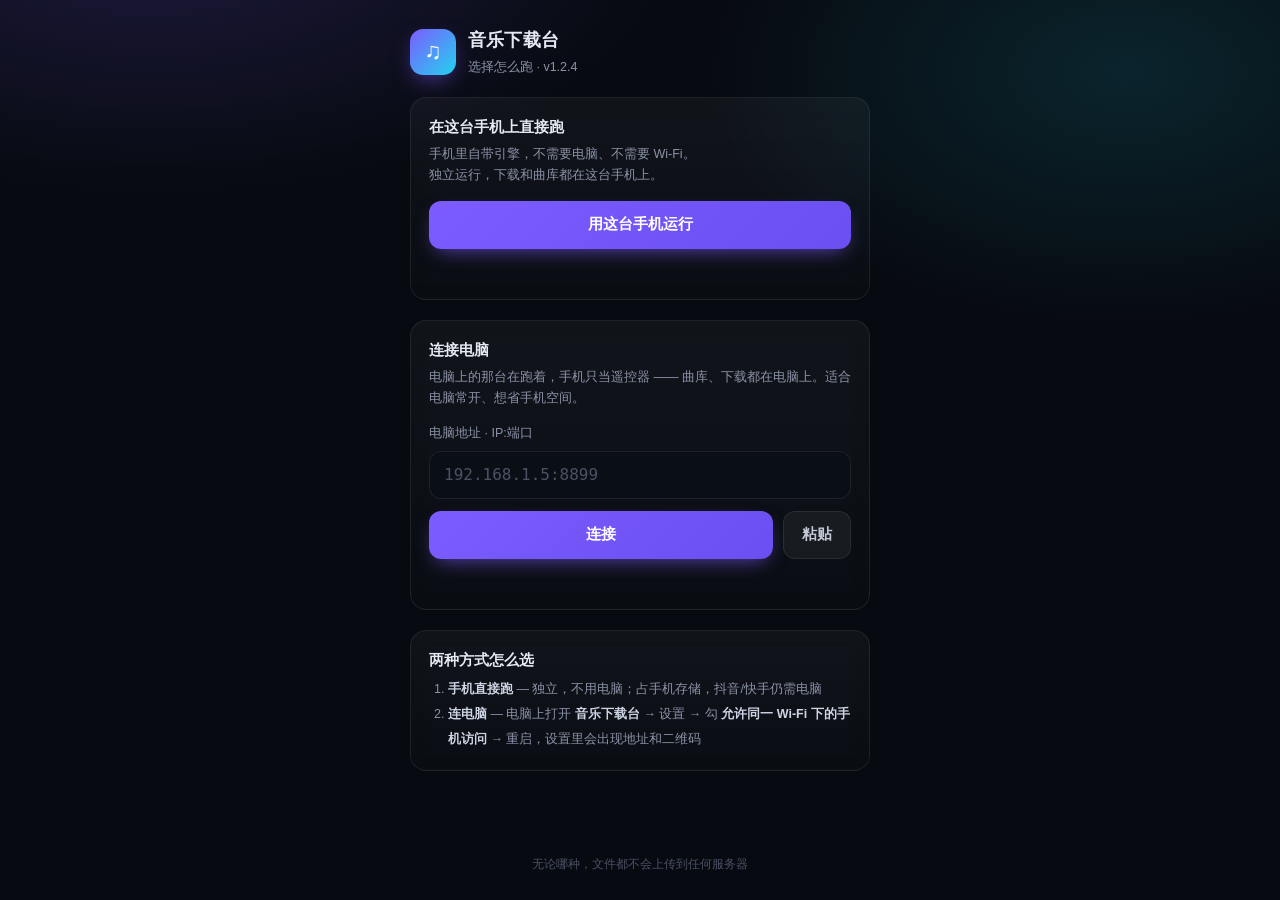
==== android/app/src/main/assets/setup.html @ 9e669f56 "修复手机端点不动：补通用 .hidden 规则，弹层遮罩不再吞点击（1.2.4）" ====
<!doctype html>
<html lang="zh-CN">
<head>
<meta charset="utf-8">
<meta name="viewport" content="width=device-width,initial-scale=1,viewport-fit=cover">
<meta name="theme-color" content="#070a10">
<title>连接电脑</title>
<style>
  :root{
    --bg:#070a10; --card:#0d1119; --line:rgba(255,255,255,.08);
    --text:#e6e9f2; --muted:#8b93a8; --accent:#7c5cff; --accent2:#22d3ee;
  }
  *{box-sizing:border-box;-webkit-tap-highlight-color:transparent}
  html,body{margin:0;height:100%}
  body{
    background:
      radial-gradient(900px 480px at 12% -10%, rgba(124,92,255,.20), transparent 60%),
      radial-gradient(700px 420px at 88% 8%, rgba(34,211,238,.13), transparent 62%),
      var(--bg);
    color:var(--text);
    font:15px/1.65 -apple-system,BlinkMacSystemFont,"PingFang SC","Microsoft YaHei",sans-serif;
    padding:calc(env(safe-area-inset-top,0px) + 26px) 20px calc(env(safe-area-inset-bottom,0px) + 26px);
    display:flex; flex-direction:column; min-height:100%;
  }
  .wrap{width:100%;max-width:460px;margin:0 auto;display:flex;flex-direction:column;gap:20px;flex:1}

  .brand{display:flex;align-items:center;gap:12px}
  .logo{
    width:46px;height:46px;border-radius:13px;flex:none;
    background:linear-gradient(135deg,#7c5cff,#22d3ee);
    display:grid;place-items:center;font-size:23px;color:#fff;
    box-shadow:0 8px 22px -6px rgba(124,92,255,.6);
  }
  .brand h1{margin:0;font-size:18px;font-weight:650;letter-spacing:.2px}
  .brand p{margin:1px 0 0;font-size:12.5px;color:var(--muted)}

  .card{
    background:linear-gradient(180deg,rgba(255,255,255,.045),rgba(255,255,255,.015));
    border:1px solid var(--line); border-radius:16px; padding:18px;
    backdrop-filter:blur(10px);
  }
  .card h2{margin:0 0 4px;font-size:14.5px;font-weight:600}
  .card .sub{margin:0 0 14px;font-size:12.5px;color:var(--muted);line-height:1.7}

  label{display:block;font-size:12.5px;color:var(--muted);margin:0 0 7px}
  input{
    width:100%; height:48px; padding:0 14px; font-size:16px; color:var(--text);
    background:#0a0e15; border:1px solid var(--line); border-radius:12px; outline:none;
    font-family:ui-monospace,SFMono-Regular,Menlo,Consolas,monospace;
  }
  input:focus{border-color:rgba(124,92,255,.65);box-shadow:0 0 0 3px rgba(124,92,255,.14)}
  input::placeholder{color:#4a5265}

  .row{display:flex;gap:10px;margin-top:12px}
  button{
    flex:1; height:48px; border:0; border-radius:12px; font-size:15px; font-weight:600;
    color:#fff; background:linear-gradient(135deg,var(--accent),#6b4ff0);
    box-shadow:0 8px 20px -8px rgba(124,92,255,.75);
  }
  button:active{transform:translateY(1px)}
  button.ghost{
    flex:none; padding:0 18px; color:#c3c9d8; background:rgba(255,255,255,.05);
    border:1px solid var(--line); box-shadow:none;
  }

  .status{margin-top:12px;font-size:13px;min-height:20px;color:var(--muted)}
  .status.ok{color:#34d399}
  .status.bad{color:#f87171}

  ol{margin:0;padding-left:19px;color:var(--muted);font-size:12.5px;line-height:2}
  ol b{color:#cdd4e4;font-weight:600}
  code{
    background:#12161f;border:1px solid var(--line);border-radius:6px;
    padding:1px 6px;color:#a78bfa;font-size:12px;
    font-family:ui-monospace,Menlo,Consolas,monospace;
  }
  .foot{margin-top:auto;text-align:center;font-size:11.5px;color:#4a5265;padding-top:14px}
</style>
</head>
<body>
<div class="wrap">

  <div class="brand">
    <div class="logo">♫</div>
    <div>
      <h1>音乐下载台</h1>
      <p>选择怎么跑 · <span id="ver">v1.2.4</span></p>
    </div>
  </div>

  <div class="card">
    <h2>在这台手机上直接跑</h2>
    <p class="sub">手机里自带引擎，不需要电脑、不需要 Wi-Fi。<br>独立运行，下载和曲库都在这台手机上。</p>
    <button id="btnLocal" style="width:100%">用这台手机运行</button>
    <div class="status" id="localStatus"></div>
  </div>

  <div class="card">
    <h2>连接电脑</h2>
    <p class="sub">电脑上的那台在跑着，手机只当遥控器 —— 曲库、下载都在电脑上。适合电脑常开、想省手机空间。</p>
    <label for="addr">电脑地址 · IP:端口</label>
    <input id="addr" inputmode="url" autocomplete="off" autocapitalize="off" spellcheck="false"
           placeholder="192.168.1.5:8899">
    <div class="row">
      <button id="btnGo">连接</button>
      <button class="ghost" id="btnPaste">粘贴</button>
    </div>
    <div class="status" id="status"></div>
  </div>

  <div class="card">
    <h2>两种方式怎么选</h2>
    <ol>
      <li><b>手机直接跑</b> — 独立，不用电脑；占手机存储，抖音/快手仍需电脑</li>
      <li><b>连电脑</b> — 电脑上打开 <b>音乐下载台</b> → 设置 → 勾 <b>允许同一 Wi-Fi 下的手机访问</b> → 重启，设置里会出现地址和二维码</li>
    </ol>
  </div>

  <div class="foot">无论哪种，文件都不会上传到任何服务器</div>
</div>

<script>
(function () {
  var addr = document.getElementById('addr');
  var statusEl = document.getElementById('status');
  var btnGo = document.getElementById('btnGo');
  var btnPaste = document.getElementById('btnPaste');
  var btnLocal = document.getElementById('btnLocal');
  var localStatus = document.getElementById('localStatus');
  var ipPrefix = '';

  function setStatus(msg, kind) {
    statusEl.textContent = msg || '';
    statusEl.className = 'status' + (kind ? ' ' + kind : '');
  }

  function setLocal(msg, kind, done) {
    localStatus.textContent = msg || '';
    localStatus.className = 'status' + (kind ? ' ' + kind : '');
    btnLocal.disabled = !!done;
  }

  /* ---------- 在这台手机上跑 ---------- */

  btnLocal.addEventListener('click', function () {
    if (!window.MDNative || !window.MDNative.useLocal) {
      setLocal('浏览器预览模式：装到手机上才有本机引擎', 'bad');
      return;
    }
    setLocal('正在启动引擎…（第一次要几秒）');
    btnLocal.disabled = true;
    // useLocal 要加载整个 CPython，同步调用会卡 UI，挪到下一帧再干
    setTimeout(function () {
      var url = '';
      try {
        url = window.MDNative.useLocal() || '';
      } catch (e) {
        setLocal('启动失败：' + (e && e.message ? e.message : e), 'bad');
        btnLocal.disabled = false;
        return;
      }
      if (!url) {
        setLocal('引擎没能起来，换「连接电脑」试试', 'bad');
        btnLocal.disabled = false;
        return;
      }
      setLocal('引擎已启动，正在打开…', 'ok', true);
      setTimeout(function () { window.MDNative.openApp(); }, 380);
    }, 60);
  });

  /** 用户可能填 192.168.1.5 / http://... / 带路径，统一成 http://host:port */
  function normalize(raw) {
    var s = String(raw || '').trim();
    if (!s) return '';
    s = s.replace(/^https?:\/\//i, '').replace(/\/.*$/, '').replace(/\s+/g, '');
    if (!/:\d+$/.test(s)) s += ':8899';
    return 'http://' + s;
  }

  function probe(base) {
    return fetch(base + '/api/ping', { cache: 'no-store', mode: 'cors' })
      .then(function (r) { return r.ok ? r.json() : Promise.reject(new Error('HTTP ' + r.status)); });
  }

  function connect() {
    var base = normalize(addr.value);
    if (!base) { setStatus('先填地址', 'bad'); addr.focus(); return; }
    addr.value = base.replace(/^http:\/\//, '');
    setStatus('正在连接…');
    btnGo.disabled = true;

    probe(base).then(function (j) {
      if (!j || !j.ok) throw new Error('返回不正常');
      setStatus('连上了 · v' + (j.version || '?') + '，正在打开…', 'ok');
      if (window.MDNative) {
        window.MDNative.useRemote(base);
        setTimeout(function () { window.MDNative.openApp(); }, 420);
      } else {
        setStatus('连上了（浏览器预览模式，保存不了地址）', 'ok');
      }
    }).catch(function (e) {
      setStatus('连不上：' + (e && e.message ? e.message : '检查地址和 Wi-Fi'), 'bad');
      btnGo.disabled = false;
    });
  }

  btnGo.addEventListener('click', connect);
  addr.addEventListener('keydown', function (e) { if (e.key === 'Enter') connect(); });

  btnPaste.addEventListener('click', function () {
    var text = '';
    try {
      if (window.MDNative && window.MDNative.readClipboard) text = window.MDNative.readClipboard();
    } catch (e) { /* ignore */ }
    if (text) {
      // 从「http://192.168.1.5:8899/m」这种整段里也能挑出地址
      var m = String(text).match(/(\d{1,3}(?:\.\d{1,3}){3})(?::(\d{2,5}))?/);
      addr.value = m ? (m[1] + (m[2] ? ':' + m[2] : '')) : text.trim();
      setStatus('已粘贴', 'ok');
      connect();
      return;
    }
    if (navigator.clipboard && navigator.clipboard.readText) {
      navigator.clipboard.readText().then(function (t) {
        addr.value = String(t || '').trim();
        setStatus(t ? '已粘贴' : '剪贴板是空的', t ? 'ok' : 'bad');
      }).catch(function () { setStatus('长按输入框手动粘贴', 'bad'); });
    } else {
      setStatus('长按输入框手动粘贴', 'bad');
    }
  });

  // Java 侧在页面加载完后注入：上次的模式 / 电脑地址 / 本机网段
  window.MDInit = function (saved, prefix, mode) {
    ipPrefix = prefix || '';
    if (mode === 'local') {
      setLocal('上次就是用本机引擎跑的，点上面按钮启动它');
    } else if (saved) {
      addr.value = String(saved).replace(/^http:\/\//, '');
      setStatus('上次连的是这个，点「连接」继续', 'ok');
    } else if (ipPrefix) {
      addr.placeholder = ipPrefix + '1:8899';
    }
    try {
      if (window.MDNative && window.MDNative.version) {
        document.getElementById('ver').textContent = 'v' + window.MDNative.version();
      }
    } catch (e) { /* ignore */ }
  };
})();
</script>
</body>
</html>
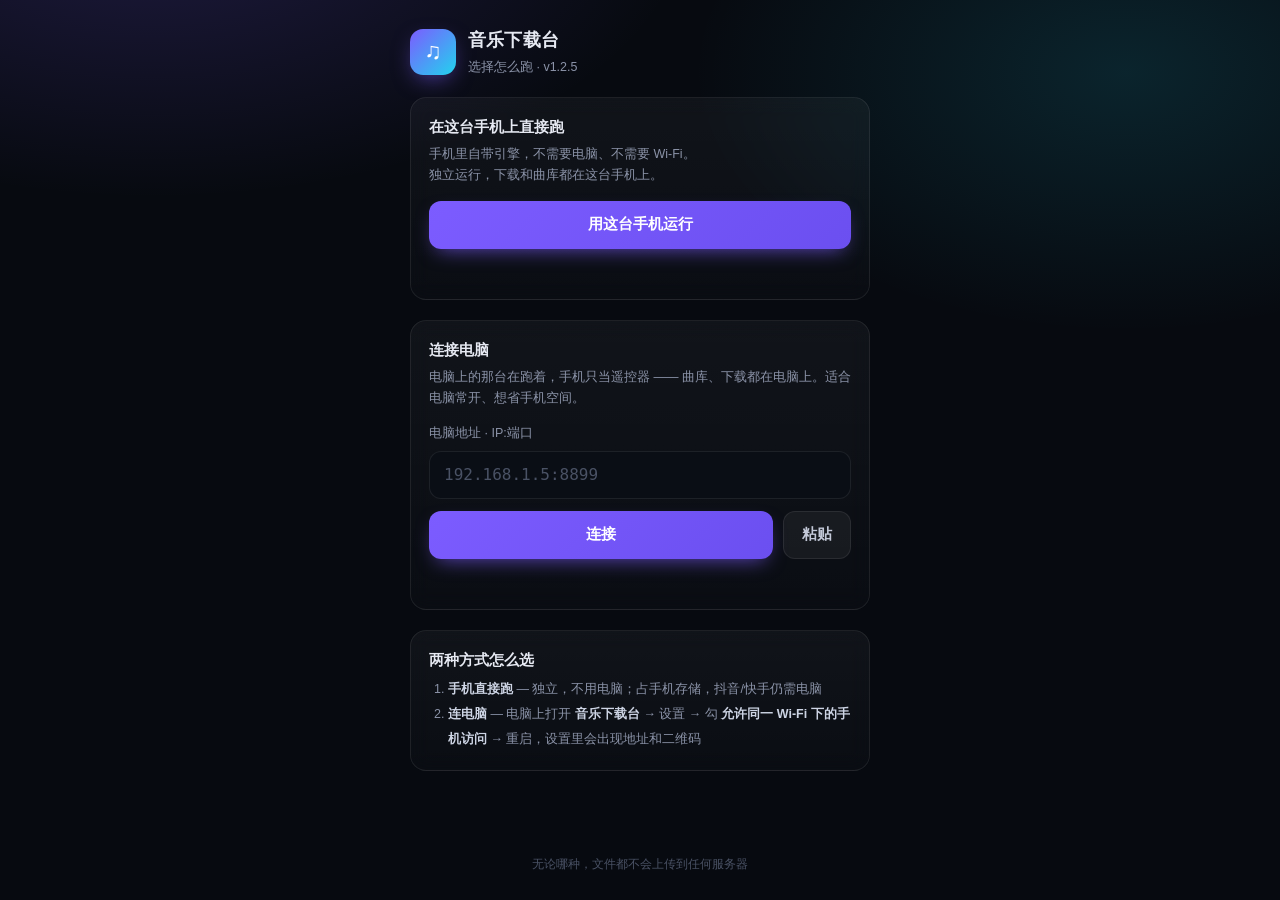
==== commit 33154e06: "手机端存到公共下载目录：申请所有文件访问权限，文件管理器能看见（1.2.5）" ====
--- a/android/app/src/main/assets/setup.html
+++ b/android/app/src/main/assets/setup.html
@@ -84,7 +84,7 @@
     <div class="logo">♫</div>
     <div>
       <h1>音乐下载台</h1>
-      <p>选择怎么跑 · <span id="ver">v1.2.4</span></p>
+      <p>选择怎么跑 · <span id="ver">v1.2.5</span></p>
     </div>
   </div>
 
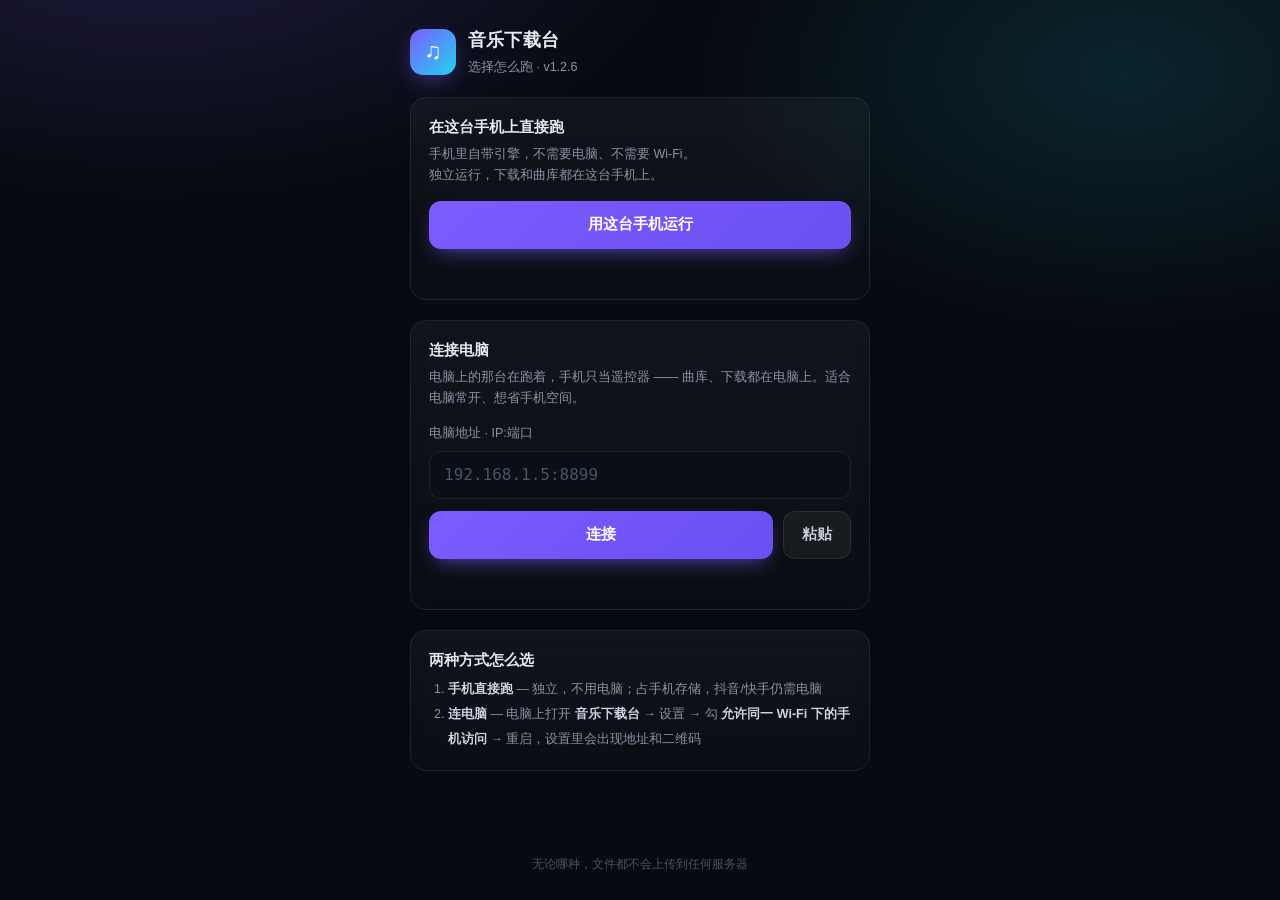
==== commit 9a0eb81b: "手机端：下载直接进系统「音频」分类 + 应用内下载安装更新（1.2.6）" ====
--- a/android/app/src/main/assets/setup.html
+++ b/android/app/src/main/assets/setup.html
@@ -84,7 +84,7 @@
     <div class="logo">♫</div>
     <div>
       <h1>音乐下载台</h1>
-      <p>选择怎么跑 · <span id="ver">v1.2.5</span></p>
+      <p>选择怎么跑 · <span id="ver">v1.2.6</span></p>
     </div>
   </div>
 
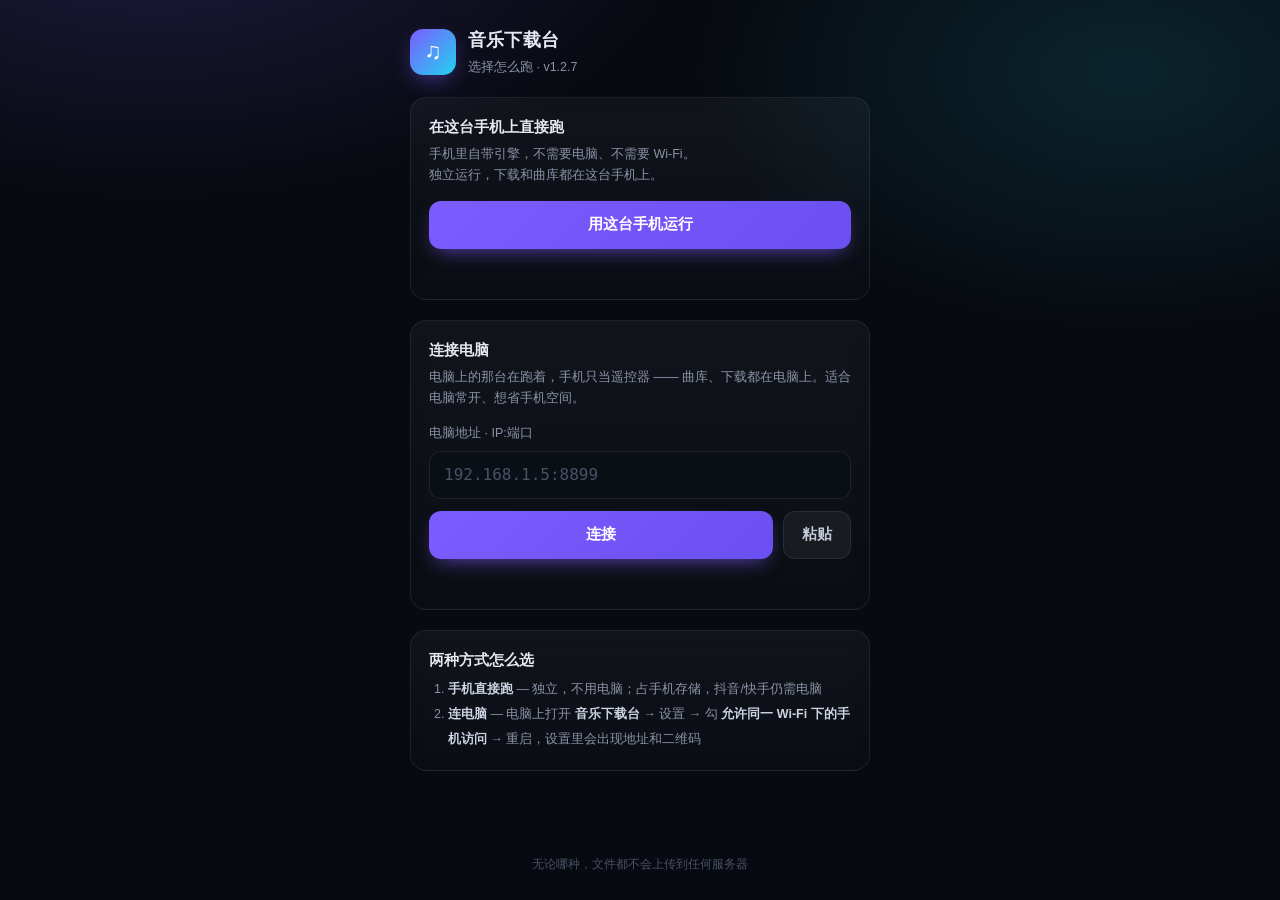
==== commit cc20833f: "修手机端白屏：广播接收器补 Android 13+ 标志位 + 启动失败可见（1.2.7）" ====
--- a/android/app/src/main/assets/setup.html
+++ b/android/app/src/main/assets/setup.html
@@ -84,7 +84,7 @@
     <div class="logo">♫</div>
     <div>
       <h1>音乐下载台</h1>
-      <p>选择怎么跑 · <span id="ver">v1.2.6</span></p>
+      <p>选择怎么跑 · <span id="ver">v1.2.7</span></p>
     </div>
   </div>
 
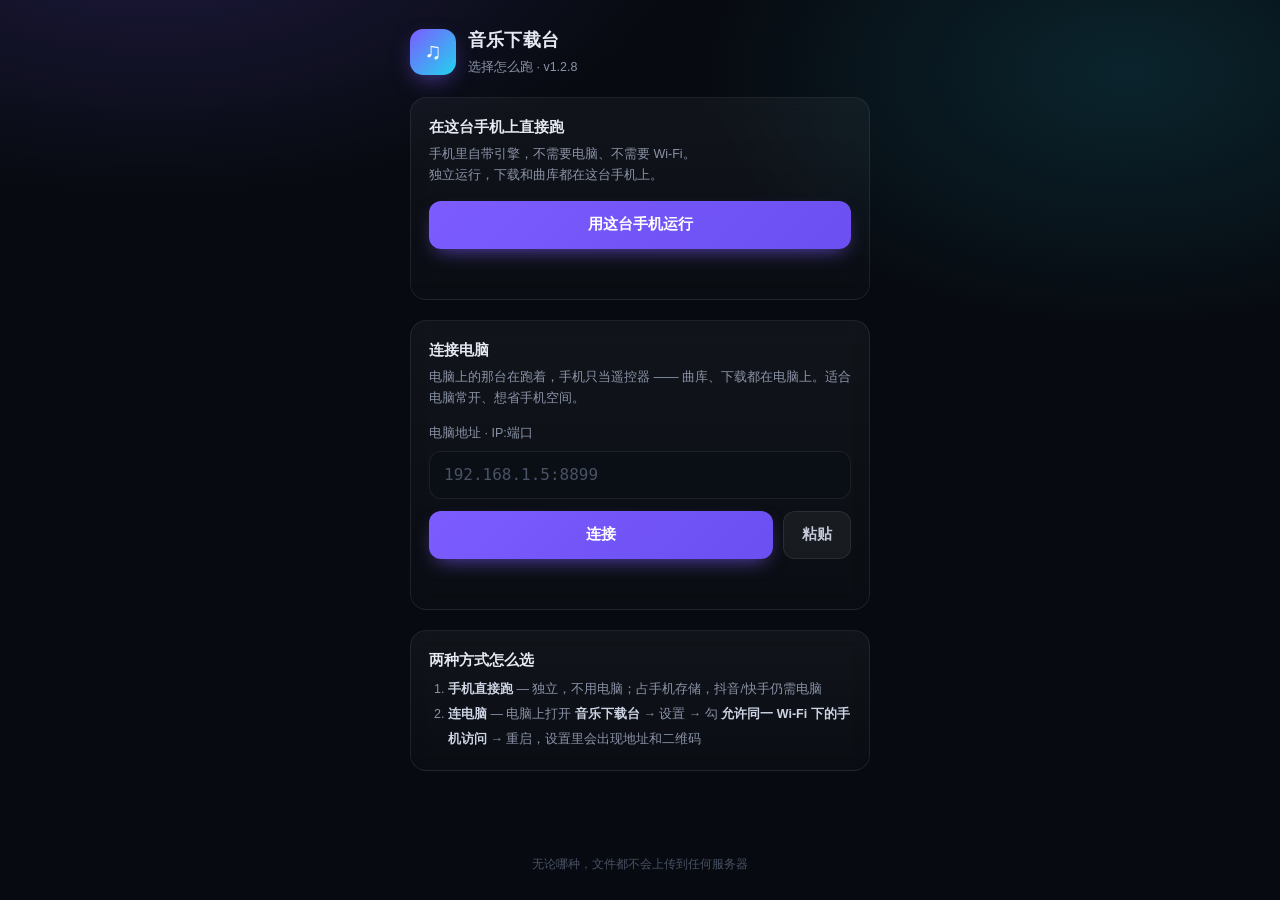
==== commit 8184007e: "修手机端两个实际问题：引擎幂等启动（不再 Address already in use）+ MediaStore 直写系统音频（安卓 10+ 免授权）（1.2.8）" ====
--- a/android/app/src/main/assets/setup.html
+++ b/android/app/src/main/assets/setup.html
@@ -84,7 +84,7 @@
     <div class="logo">♫</div>
     <div>
       <h1>音乐下载台</h1>
-      <p>选择怎么跑 · <span id="ver">v1.2.7</span></p>
+      <p>选择怎么跑 · <span id="ver">v1.2.8</span></p>
     </div>
   </div>
 
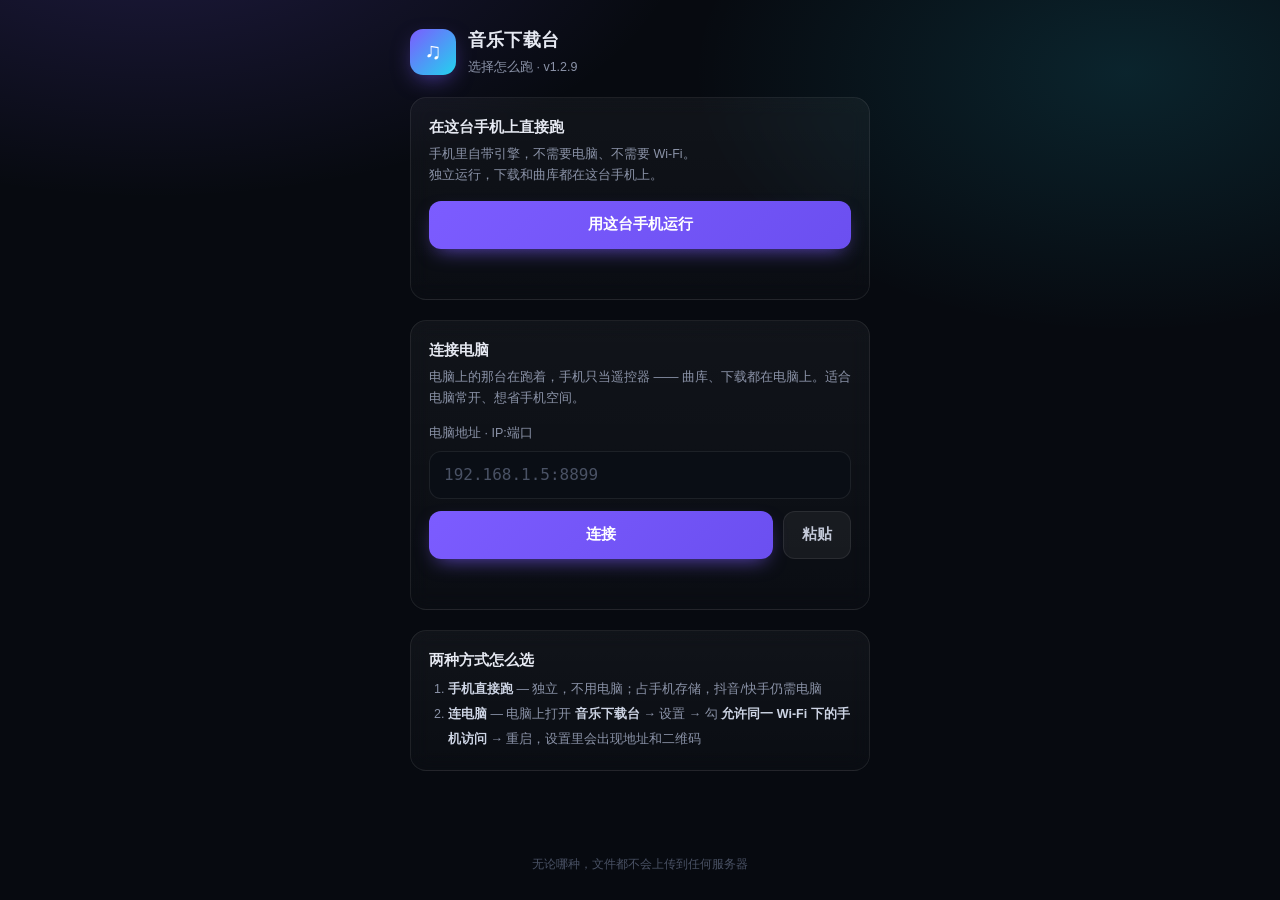
==== commit 53d45184: "修手机端白屏：onResume 重入 bootLocal 导致两次 loadUrl 互相打断（1.2.9）" ====
--- a/android/app/src/main/assets/setup.html
+++ b/android/app/src/main/assets/setup.html
@@ -84,7 +84,7 @@
     <div class="logo">♫</div>
     <div>
       <h1>音乐下载台</h1>
-      <p>选择怎么跑 · <span id="ver">v1.2.8</span></p>
+      <p>选择怎么跑 · <span id="ver">v1.2.9</span></p>
     </div>
   </div>
 
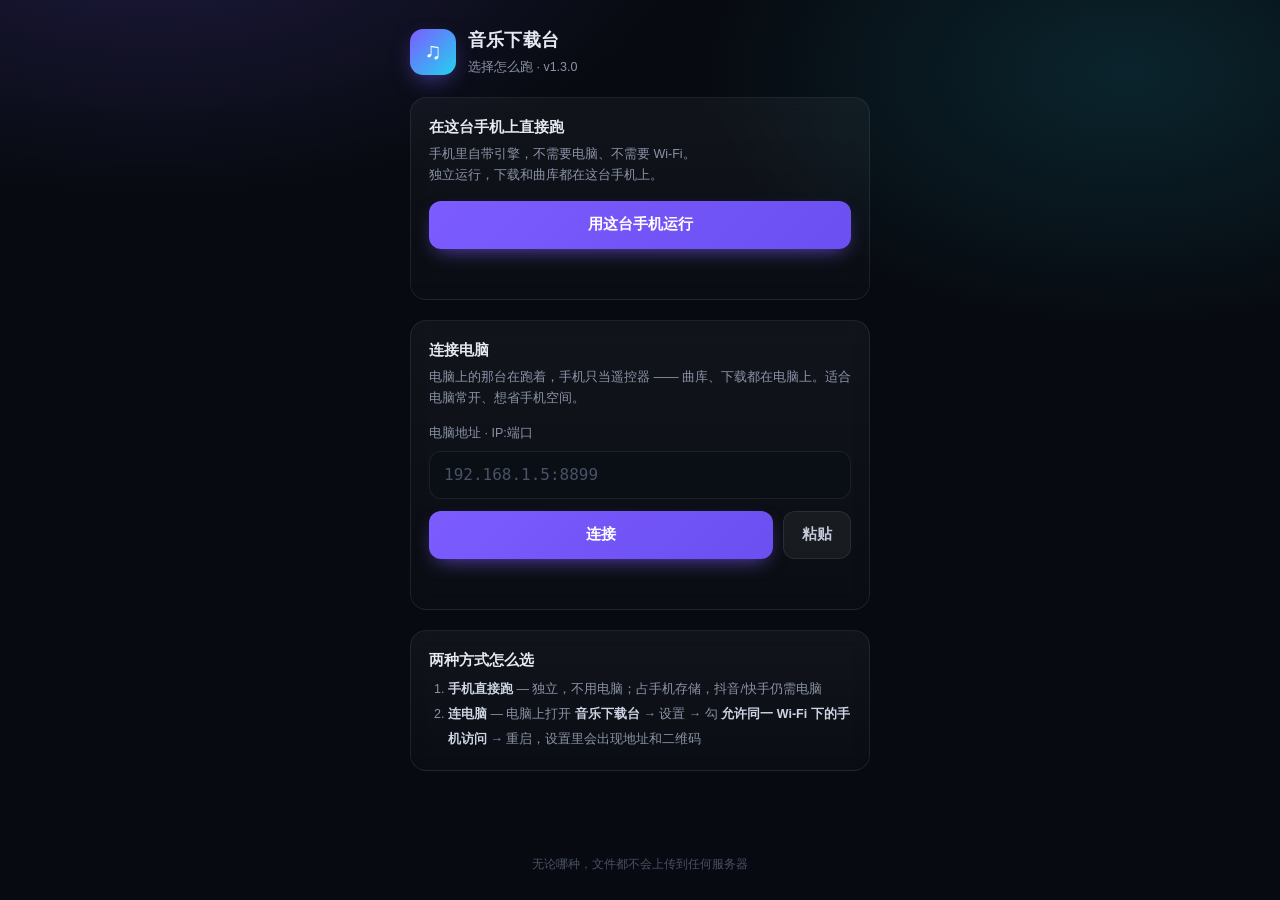
==== commit 06a43424: "修手机端白屏真凶：离线缓存不再缓存首页 + WebView 关缓存 + 渲染进程退出兜底（1.3.0）" ====
--- a/android/app/src/main/assets/setup.html
+++ b/android/app/src/main/assets/setup.html
@@ -84,7 +84,7 @@
     <div class="logo">♫</div>
     <div>
       <h1>音乐下载台</h1>
-      <p>选择怎么跑 · <span id="ver">v1.2.9</span></p>
+      <p>选择怎么跑 · <span id="ver">v1.3.0</span></p>
     </div>
   </div>
 
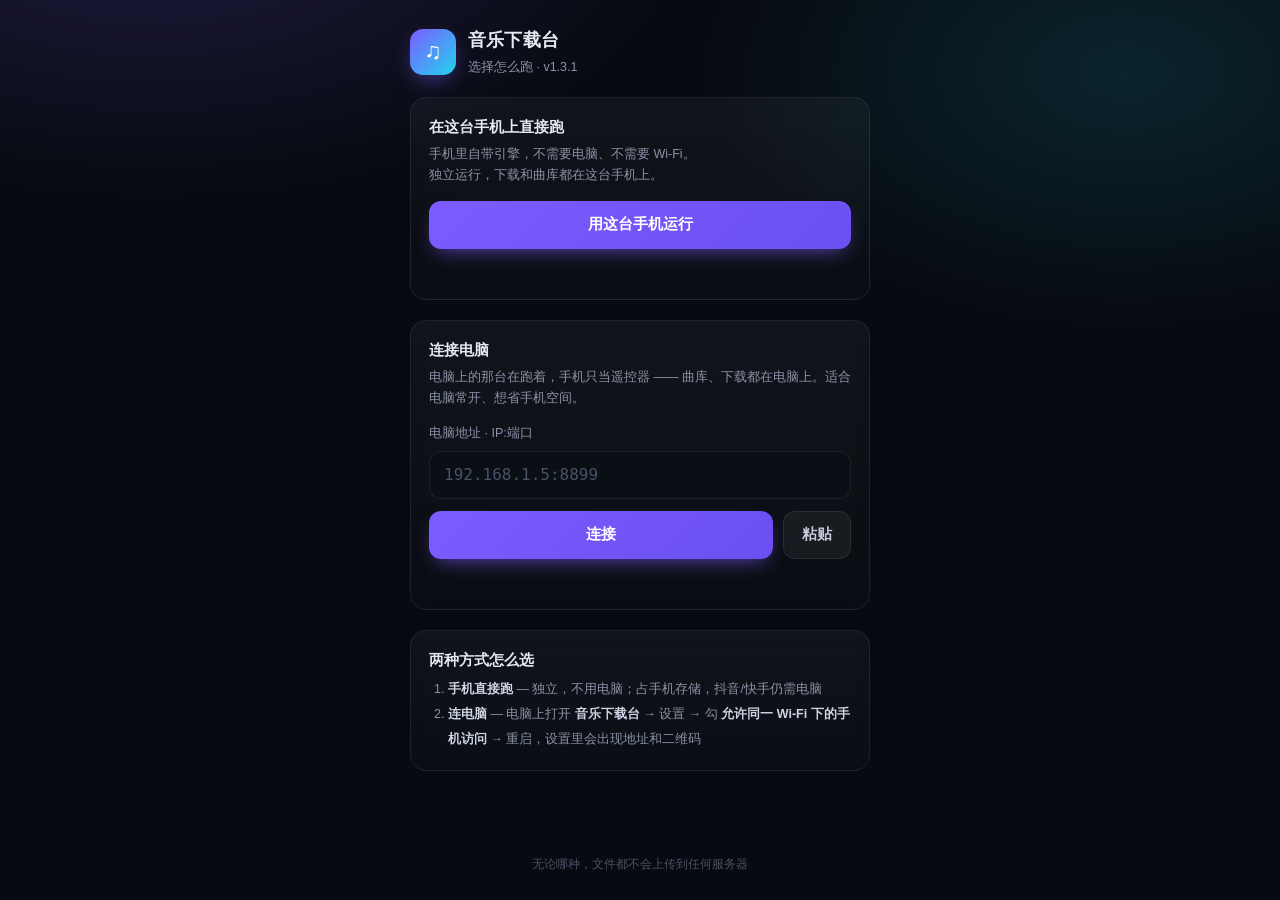
==== commit 75edcc34: "白屏兜底：Java 直取 HTML 交给 WebView 渲染 + 诊断页标版本号（1.3.1）" ====
--- a/android/app/src/main/assets/setup.html
+++ b/android/app/src/main/assets/setup.html
@@ -84,7 +84,7 @@
     <div class="logo">♫</div>
     <div>
       <h1>音乐下载台</h1>
-      <p>选择怎么跑 · <span id="ver">v1.3.0</span></p>
+      <p>选择怎么跑 · <span id="ver">v1.3.1</span></p>
     </div>
   </div>
 
